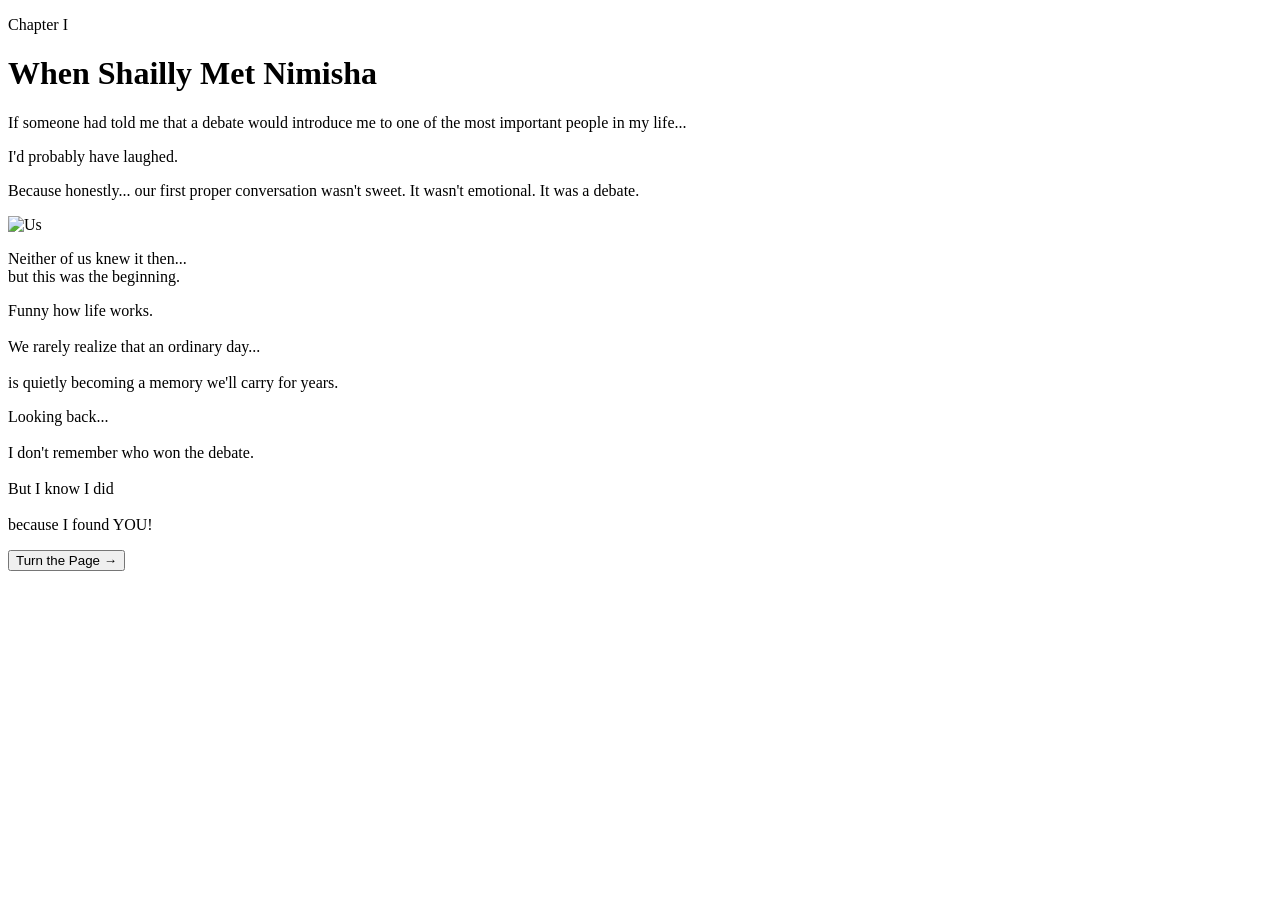
==== Chapter1.html @ f1147586 "Add files via upload" ====
<!DOCTYPE html>
<html lang="en">

<head>

<meta charset="UTF-8">

<meta name="viewport" content="width=device-width, initial-scale=1.0">

<title>Chapter I</title>

<link rel="preconnect" href="https://fonts.googleapis.com">

<link rel="preconnect" href="https://fonts.gstatic.com" crossorigin>

<link href="https://fonts.googleapis.com/css2?family=Cormorant+Garamond:wght@500;700&family=Inter:wght@300;400;500&family=Great+Vibes&display=swap" rel="stylesheet">

<link rel="stylesheet" href="chapter1.css">

</head>

<body>

<div class="paper">

    <p class="chapter">
        Chapter I
    </p>

    <h1>
        When Shailly Met Nimisha
    </h1>

    <div class="divider"></div>

    <div class="story">

        <p id="line1" class="line"></p>

        <p class="line fade">
            If someone had told me that a debate would introduce me to one of the most important people in my life...
        </p>

        <p class="line fade">
            I'd probably have laughed.
        </p>

        <p class="line fade">
            Because honestly...
            our first proper conversation wasn't sweet.
            It wasn't emotional.
            It was a debate.
        </p>

        <div class="photo fade">

            <img src="Images/photo3.jpg.jpeg" alt="Us">

            <p class="caption">
                Neither of us knew it then...
                <br>
                but this was the beginning.
            </p>

        </div>

        <p class="line fade">

            Funny how life works.

            <br><br>

            We rarely realize that an ordinary day...

            <br><br>

            is quietly becoming a memory we'll carry for years.

        </p>

        <p class="line fade">

            Looking back...

            <br><br>

            I don't remember who won the debate.

            <br><br>

            But I know I did

            <br><br>

            because I found YOU!

        </p>

    </div>

    <button onclick="window.location.href='chapter2.html'">
    Turn the Page →
</button>

<script src="Chapter1.js"></script>

</body>

</html>
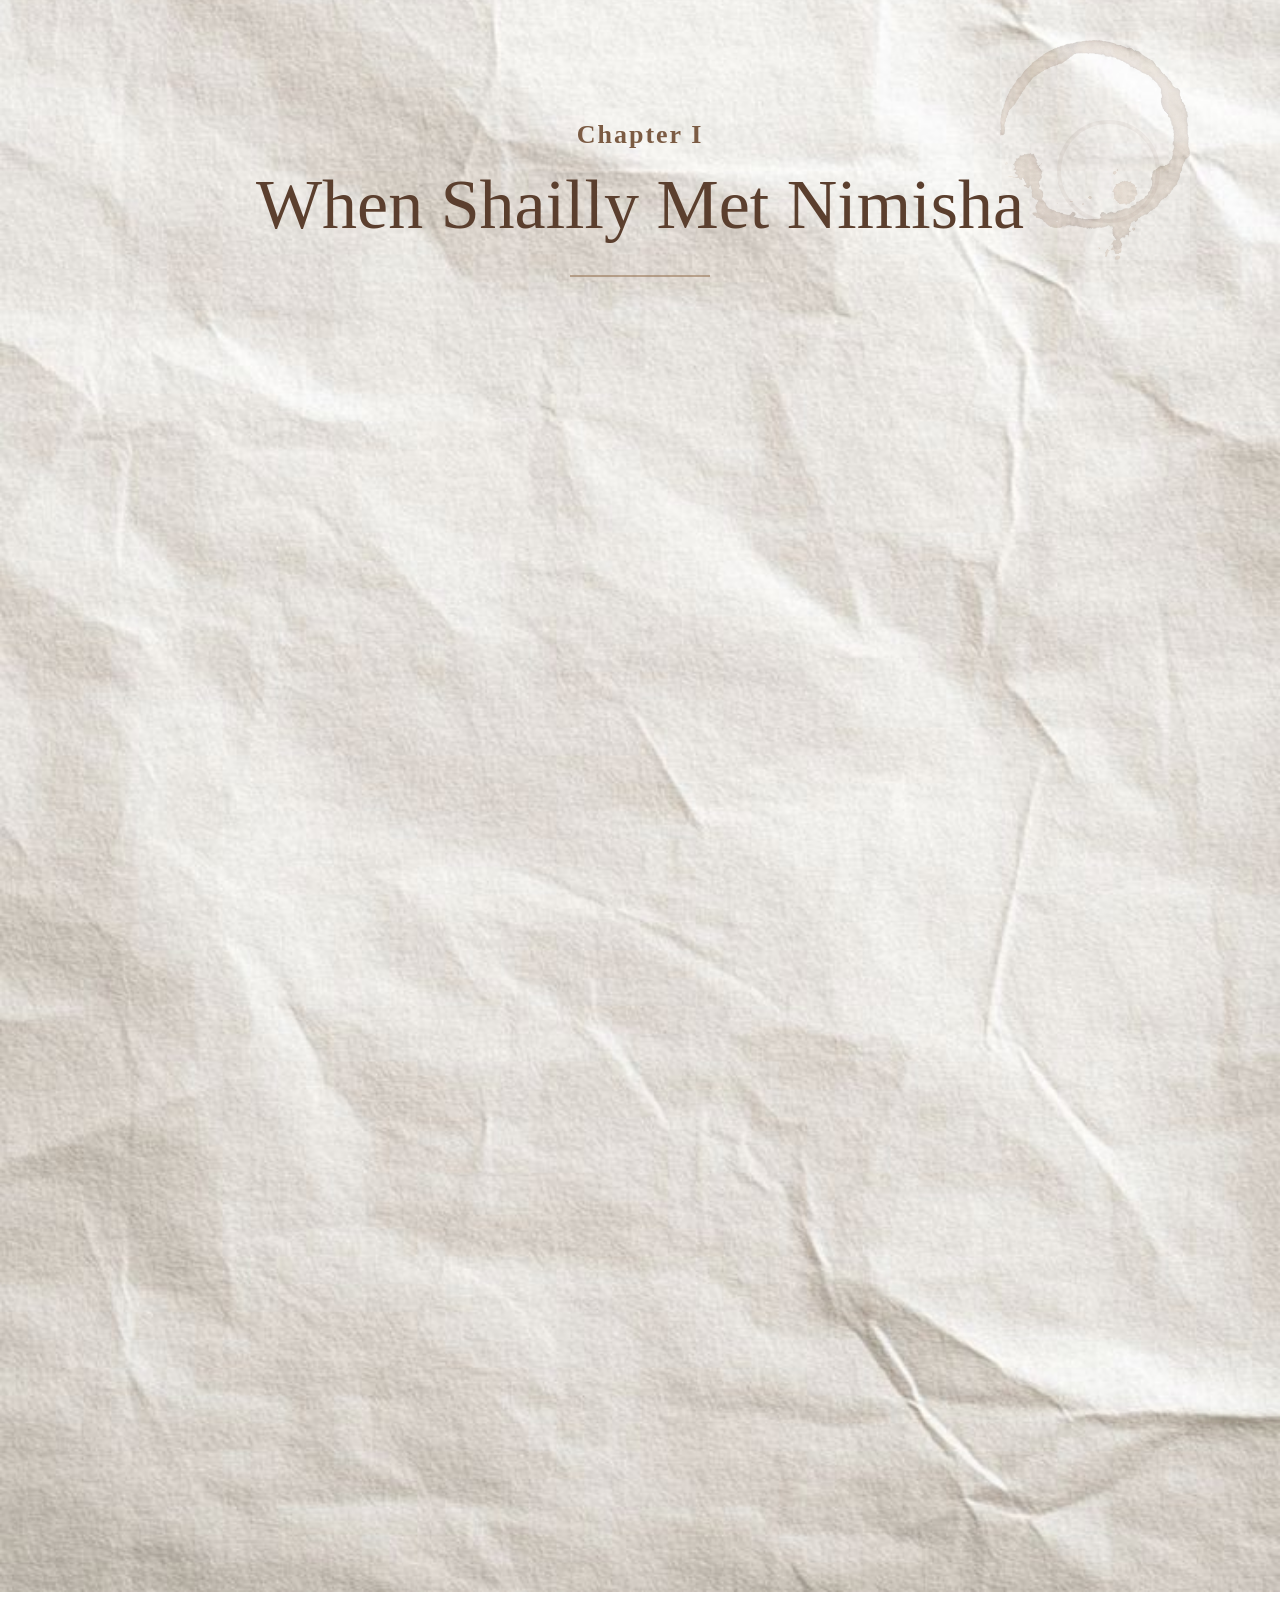
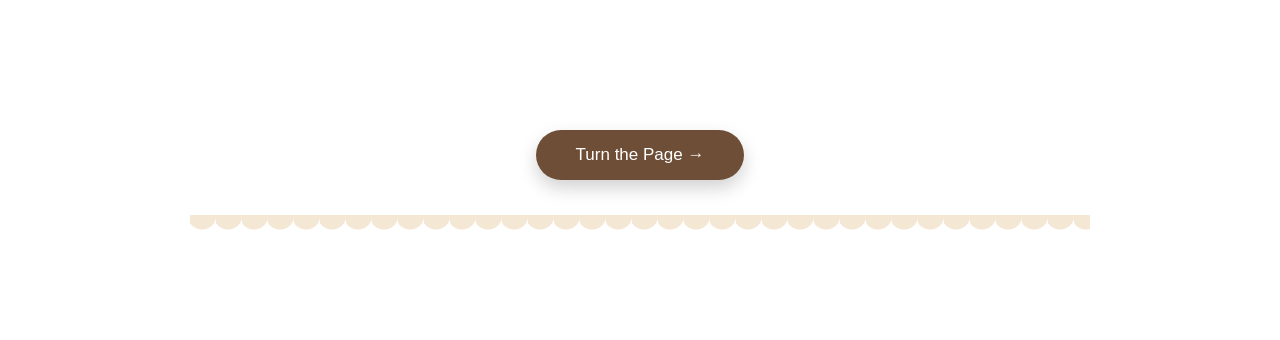
==== commit ab0c66fa: "Add files via upload" ====
--- a/Chapter1.html
+++ b/Chapter1.html
@@ -15,7 +15,7 @@
 
 <link href="https://fonts.googleapis.com/css2?family=Cormorant+Garamond:wght@500;700&family=Inter:wght@300;400;500&family=Great+Vibes&display=swap" rel="stylesheet">
 
-<link rel="stylesheet" href="chapter1.css">
+<link rel="stylesheet" href="Chapter1.css">
 
 </head>
 
--- a/Chapter1.css
+++ b/Chapter1.css
@@ -0,0 +1,388 @@
+/* ---------------- GOOGLE STYLE RESET ---------------- */
+
+*{
+    margin:0;
+    padding:0;
+    box-sizing:border-box;
+}
+
+html{
+    scroll-behavior:smooth;
+}
+
+/* ---------------- BODY ---------------- */
+
+body{
+
+    background-image:url("assets/paper.jpg.jpg");
+
+    background-size:cover;
+
+    background-position:center;
+
+    background-repeat:no-repeat;
+
+    background-attachment: fixed;
+
+    font-family:'Inter',sans-serif;
+
+    color:#5a4332;
+
+    min-height:100vh;
+
+    padding:80px 25px;
+
+    overflow-x:hidden;
+
+}
+
+/* ---------------- PAPER ---------------- */
+
+.paper{
+
+    width:100%;
+
+    max-width:850px;
+
+    margin:auto;
+
+}
+
+/* ---------------- CHAPTER ---------------- */
+
+.chapter{
+
+    text-align:center;
+
+    font-family:'Cormorant Garamond',serif;
+
+    font-size:26px;
+
+    font-weight:700;
+
+    color:#7b5b43;
+
+    letter-spacing:2px;
+
+    opacity:0;
+
+    transition: opacity 1.5s;
+
+}
+
+/* ---------------- TITLE ---------------- */
+
+h1{
+
+    text-align:center;
+
+    margin-top:15px;
+
+    font-family:'Great Vibes',cursive;
+
+    font-size:70px;
+
+    color:#5b3f2e;
+
+    font-weight:400;
+
+    opacity:0;
+
+    transition: opacity 1.5s;
+
+}
+
+/* ---------------- DIVIDER ---------------- */
+
+.divider{
+
+    width:140px;
+
+    height:2px;
+
+    background:#9b7b5b;
+
+    margin:30px auto 60px;
+
+    opacity:.6;
+
+}
+
+/* ---------------- STORY ---------------- */
+
+.story{
+
+    width:100%;
+
+    max-width:700px;
+
+    margin:auto;
+
+}
+
+/* ---------------- PARAGRAPHS ---------------- */
+
+.line{
+
+    font-size:22px;
+
+    line-height:1.3;
+
+    margin-bottom:18px;
+
+    color:#4b382a;
+
+}
+
+/* Hidden before JS reveals them */
+
+.fade{
+    opacity:0;
+    transform:translateY(40px);
+    transition:
+        opacity 1.5s ease,
+        transform 1.5s ease;
+}
+
+.fade.show{
+    opacity:1;
+    transform:translateY(0);
+}
+
+/* ---------------- PHOTO ---------------- */
+
+.photo{
+
+    position:relative;
+
+    width:320px;
+
+    margin:60px auto;
+
+    background:white;
+
+    padding:12px 12px 35px;
+
+    border-radius:4px;
+
+    box-shadow:0 12px 28px rgba(0,0,0,.18);
+
+    transform:rotate(-4deg);
+
+    transition:all 1.2s ease;
+
+}
+
+.photo::before{
+
+    content:"";
+
+    position:absolute;
+
+    top:-22px;
+
+    left:50%;
+
+    transform:translateX(-50%) rotate(-3deg);
+
+    width:110px;
+
+    height:42px;
+
+    background:url("assets/tape.png.jpg");
+
+    background-size:contain;
+
+    background-repeat:no-repeat;
+
+    opacity:.95;
+
+}
+
+.photo img{
+
+    width:100%;
+
+    display:block;
+
+}
+
+.caption{
+
+    text-align:center;
+
+    margin-top:18px;
+
+    font-family:'Cormorant Garamond',serif;
+
+    font-size:22px;
+
+    font-style:italic;
+
+    color:#6d4e37;
+
+}
+
+/* ---------------- BUTTON ---------------- */
+
+button{
+
+    display:block;
+
+    margin:90px auto 40px;
+
+    padding:15px 40px;
+
+    background:#6f4e37;
+
+    color:white;
+
+    border:none;
+
+    border-radius:40px;
+
+    font-size:17px;
+
+    cursor:pointer;
+
+    transition:.35s;
+
+    font-family:'Inter',sans-serif;
+
+    box-shadow:0 8px 18px rgba(0,0,0,.18);
+
+}
+
+button:hover{
+
+    transform:translateY(-4px);
+
+    background:#5c3d2a;
+
+}
+
+/* ---------------- MOBILE ---------------- */
+
+@media(max-width:768px){
+
+body{
+
+padding:60px 20px;
+
+}
+
+h1{
+
+font-size:52px;
+
+}
+
+.line{
+
+font-size:19px;
+
+line-height:1.8;
+
+}
+
+.photo{
+
+width:90%;
+
+}
+
+button{
+
+width:100%;
+
+}
+
+}
+
+/* ---------- COFFEE STAIN ---------- */
+
+body::before{
+
+content:"";
+
+position:fixed;
+
+top:40px;
+
+right:60px;
+
+width:220px;
+
+height:220px;
+
+background:url("assets/coffee.png.jpg");
+
+background-size:contain;
+
+background-repeat:no-repeat;
+
+opacity:.18;
+
+pointer-events:none;
+
+}
+
+body::after{
+
+    content:"";
+
+    position:fixed;
+
+    top:120px;
+
+    right:120px;
+
+    width:95px;
+
+    height:95px;
+
+    border:4px solid rgba(111,78,55,.06);
+
+    border-radius:50%;
+
+    pointer-events:none;
+
+}
+
+/* ---------- TORN PAPER ---------- */
+
+.paper{
+
+    position:relative;
+
+    padding-bottom:140px;
+
+    max-width: 900px;
+
+    margin: 0 auto;
+
+    padding: 40px;
+
+}
+
+.paper::after{
+
+    content:"";
+
+    position:absolute;
+
+    left:0;
+
+    bottom:0;
+
+    width:100%;
+
+    height:45px;
+
+    background:
+    radial-gradient(circle at 12px 0,#F4E8D4 14px,transparent 15px) repeat-x;
+
+    background-size:26px 40px;
+
+}
+
